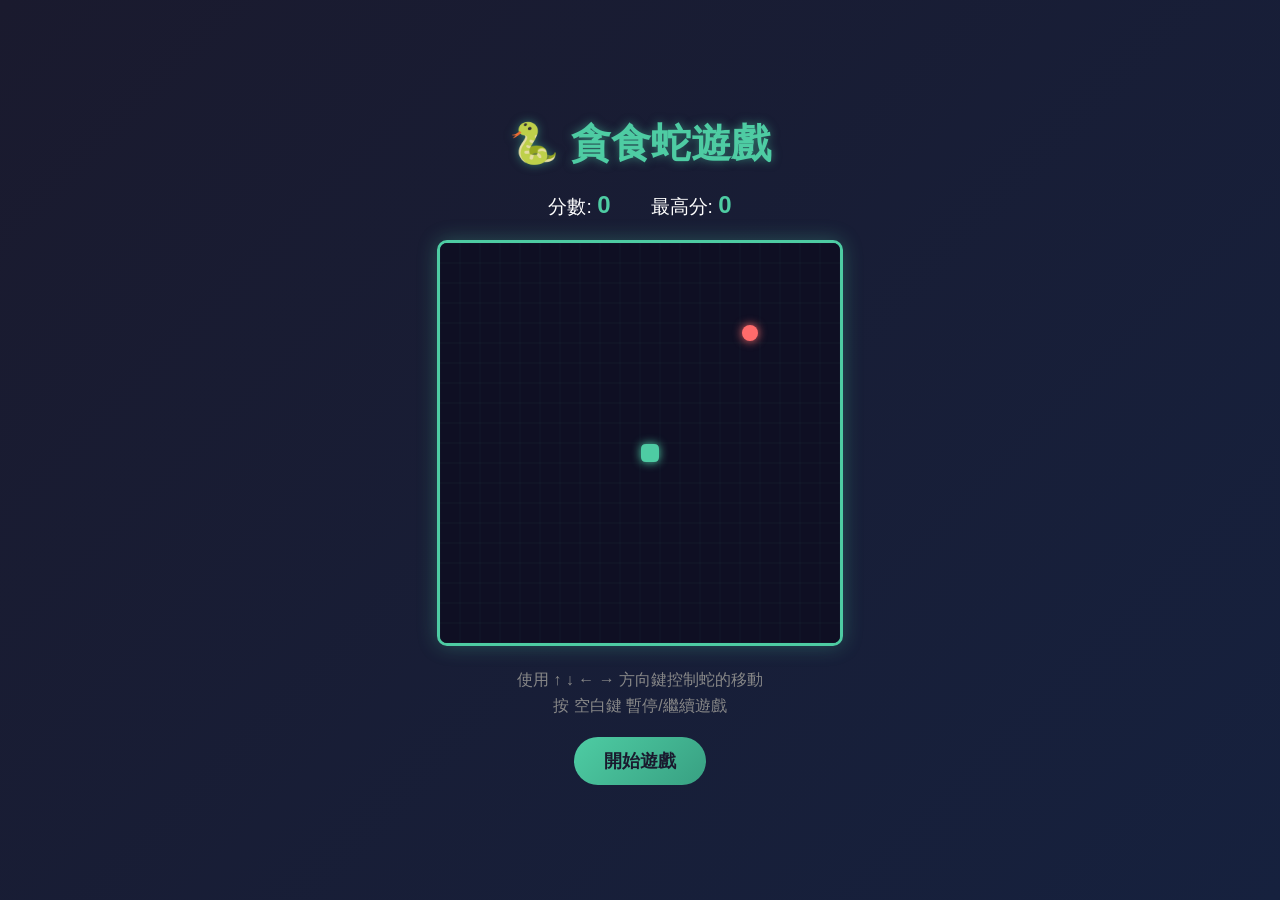
==== snake.html @ 5e93d19a "Add classic Snake game with modern UI Features: - HTML5 Canvas-based snake game - Score tracking wit" ====
<!DOCTYPE html>
<html lang="zh-TW">
<head>
    <meta charset="UTF-8">
    <meta name="viewport" content="width=device-width, initial-scale=1.0">
    <title>貪食蛇遊戲</title>
    <style>
        * {
            margin: 0;
            padding: 0;
            box-sizing: border-box;
        }

        body {
            display: flex;
            justify-content: center;
            align-items: center;
            min-height: 100vh;
            background: linear-gradient(135deg, #1a1a2e 0%, #16213e 100%);
            font-family: 'Segoe UI', Tahoma, Geneva, Verdana, sans-serif;
        }

        .game-container {
            text-align: center;
        }

        h1 {
            color: #4ecca3;
            margin-bottom: 20px;
            font-size: 2.5rem;
            text-shadow: 0 0 10px rgba(78, 204, 163, 0.5);
        }

        .score-board {
            display: flex;
            justify-content: center;
            gap: 40px;
            margin-bottom: 20px;
        }

        .score-item {
            color: #fff;
            font-size: 1.2rem;
        }

        .score-item span {
            color: #4ecca3;
            font-weight: bold;
            font-size: 1.5rem;
        }

        #gameCanvas {
            border: 3px solid #4ecca3;
            border-radius: 10px;
            box-shadow: 0 0 20px rgba(78, 204, 163, 0.3);
            background-color: #0f0f23;
        }

        .controls {
            margin-top: 20px;
            color: #888;
        }

        .controls p {
            margin: 5px 0;
        }

        .btn {
            margin-top: 15px;
            padding: 12px 30px;
            font-size: 1.1rem;
            background: linear-gradient(135deg, #4ecca3 0%, #38a082 100%);
            border: none;
            border-radius: 25px;
            color: #1a1a2e;
            cursor: pointer;
            font-weight: bold;
            transition: transform 0.2s, box-shadow 0.2s;
        }

        .btn:hover {
            transform: scale(1.05);
            box-shadow: 0 0 15px rgba(78, 204, 163, 0.5);
        }

        .game-over {
            position: absolute;
            top: 50%;
            left: 50%;
            transform: translate(-50%, -50%);
            background: rgba(0, 0, 0, 0.9);
            padding: 40px;
            border-radius: 15px;
            border: 2px solid #4ecca3;
            display: none;
        }

        .game-over h2 {
            color: #ff6b6b;
            font-size: 2rem;
            margin-bottom: 15px;
        }

        .game-over p {
            color: #fff;
            font-size: 1.2rem;
            margin-bottom: 20px;
        }

        /* Mobile controls */
        .mobile-controls {
            display: none;
            margin-top: 20px;
        }

        .mobile-controls .row {
            display: flex;
            justify-content: center;
            gap: 10px;
            margin: 5px 0;
        }

        .mobile-btn {
            width: 60px;
            height: 60px;
            font-size: 1.5rem;
            background: rgba(78, 204, 163, 0.2);
            border: 2px solid #4ecca3;
            border-radius: 10px;
            color: #4ecca3;
            cursor: pointer;
            transition: background 0.2s;
        }

        .mobile-btn:hover, .mobile-btn:active {
            background: rgba(78, 204, 163, 0.4);
        }

        @media (max-width: 600px) {
            .mobile-controls {
                display: block;
            }

            h1 {
                font-size: 1.8rem;
            }

            .controls {
                display: none;
            }
        }
    </style>
</head>
<body>
    <div class="game-container">
        <h1>🐍 貪食蛇遊戲</h1>

        <div class="score-board">
            <div class="score-item">分數: <span id="score">0</span></div>
            <div class="score-item">最高分: <span id="highScore">0</span></div>
        </div>

        <canvas id="gameCanvas" width="400" height="400"></canvas>

        <div class="controls">
            <p>使用 ↑ ↓ ← → 方向鍵控制蛇的移動</p>
            <p>按 空白鍵 暫停/繼續遊戲</p>
        </div>

        <button class="btn" id="startBtn">開始遊戲</button>

        <div class="mobile-controls">
            <div class="row">
                <button class="mobile-btn" id="upBtn">↑</button>
            </div>
            <div class="row">
                <button class="mobile-btn" id="leftBtn">←</button>
                <button class="mobile-btn" id="downBtn">↓</button>
                <button class="mobile-btn" id="rightBtn">→</button>
            </div>
        </div>

        <div class="game-over" id="gameOver">
            <h2>遊戲結束!</h2>
            <p>你的分數: <span id="finalScore">0</span></p>
            <button class="btn" id="restartBtn">再玩一次</button>
        </div>
    </div>

    <script>
        const canvas = document.getElementById('gameCanvas');
        const ctx = canvas.getContext('2d');

        // Game configuration
        const gridSize = 20;
        const tileCount = canvas.width / gridSize;

        // Game state
        let snake = [];
        let food = {};
        let direction = { x: 0, y: 0 };
        let nextDirection = { x: 0, y: 0 };
        let score = 0;
        let highScore = localStorage.getItem('snakeHighScore') || 0;
        let gameLoop = null;
        let gameSpeed = 100;
        let isPaused = false;
        let isGameOver = false;

        // DOM elements
        const scoreEl = document.getElementById('score');
        const highScoreEl = document.getElementById('highScore');
        const startBtn = document.getElementById('startBtn');
        const restartBtn = document.getElementById('restartBtn');
        const gameOverEl = document.getElementById('gameOver');
        const finalScoreEl = document.getElementById('finalScore');

        // Initialize high score display
        highScoreEl.textContent = highScore;

        // Initialize game
        function initGame() {
            snake = [
                { x: Math.floor(tileCount / 2), y: Math.floor(tileCount / 2) }
            ];
            direction = { x: 0, y: 0 };
            nextDirection = { x: 0, y: 0 };
            score = 0;
            gameSpeed = 100;
            isPaused = false;
            isGameOver = false;
            scoreEl.textContent = score;
            gameOverEl.style.display = 'none';
            spawnFood();
        }

        // Spawn food at random position
        function spawnFood() {
            do {
                food = {
                    x: Math.floor(Math.random() * tileCount),
                    y: Math.floor(Math.random() * tileCount)
                };
            } while (snake.some(segment => segment.x === food.x && segment.y === food.y));
        }

        // Draw game
        function draw() {
            // Clear canvas
            ctx.fillStyle = '#0f0f23';
            ctx.fillRect(0, 0, canvas.width, canvas.height);

            // Draw grid lines (subtle)
            ctx.strokeStyle = 'rgba(78, 204, 163, 0.1)';
            ctx.lineWidth = 0.5;
            for (let i = 0; i <= tileCount; i++) {
                ctx.beginPath();
                ctx.moveTo(i * gridSize, 0);
                ctx.lineTo(i * gridSize, canvas.height);
                ctx.stroke();
                ctx.beginPath();
                ctx.moveTo(0, i * gridSize);
                ctx.lineTo(canvas.width, i * gridSize);
                ctx.stroke();
            }

            // Draw food
            ctx.fillStyle = '#ff6b6b';
            ctx.shadowColor = '#ff6b6b';
            ctx.shadowBlur = 10;
            ctx.beginPath();
            ctx.arc(
                food.x * gridSize + gridSize / 2,
                food.y * gridSize + gridSize / 2,
                gridSize / 2 - 2,
                0,
                Math.PI * 2
            );
            ctx.fill();
            ctx.shadowBlur = 0;

            // Draw snake
            snake.forEach((segment, index) => {
                const isHead = index === 0;

                // Gradient color from head to tail
                const greenValue = Math.max(100, 204 - index * 10);
                ctx.fillStyle = isHead ? '#4ecca3' : `rgb(78, ${greenValue}, 130)`;

                if (isHead) {
                    ctx.shadowColor = '#4ecca3';
                    ctx.shadowBlur = 10;
                }

                // Draw rounded rectangle for snake segment
                const padding = isHead ? 1 : 2;
                const radius = isHead ? 5 : 3;
                roundRect(
                    ctx,
                    segment.x * gridSize + padding,
                    segment.y * gridSize + padding,
                    gridSize - padding * 2,
                    gridSize - padding * 2,
                    radius
                );

                ctx.shadowBlur = 0;

                // Draw eyes on head
                if (isHead && (direction.x !== 0 || direction.y !== 0)) {
                    ctx.fillStyle = '#1a1a2e';
                    const eyeSize = 3;
                    const eyeOffset = 5;

                    if (direction.x === 1) { // Right
                        ctx.beginPath();
                        ctx.arc(segment.x * gridSize + gridSize - eyeOffset, segment.y * gridSize + eyeOffset, eyeSize, 0, Math.PI * 2);
                        ctx.arc(segment.x * gridSize + gridSize - eyeOffset, segment.y * gridSize + gridSize - eyeOffset, eyeSize, 0, Math.PI * 2);
                        ctx.fill();
                    } else if (direction.x === -1) { // Left
                        ctx.beginPath();
                        ctx.arc(segment.x * gridSize + eyeOffset, segment.y * gridSize + eyeOffset, eyeSize, 0, Math.PI * 2);
                        ctx.arc(segment.x * gridSize + eyeOffset, segment.y * gridSize + gridSize - eyeOffset, eyeSize, 0, Math.PI * 2);
                        ctx.fill();
                    } else if (direction.y === -1) { // Up
                        ctx.beginPath();
                        ctx.arc(segment.x * gridSize + eyeOffset, segment.y * gridSize + eyeOffset, eyeSize, 0, Math.PI * 2);
                        ctx.arc(segment.x * gridSize + gridSize - eyeOffset, segment.y * gridSize + eyeOffset, eyeSize, 0, Math.PI * 2);
                        ctx.fill();
                    } else if (direction.y === 1) { // Down
                        ctx.beginPath();
                        ctx.arc(segment.x * gridSize + eyeOffset, segment.y * gridSize + gridSize - eyeOffset, eyeSize, 0, Math.PI * 2);
                        ctx.arc(segment.x * gridSize + gridSize - eyeOffset, segment.y * gridSize + gridSize - eyeOffset, eyeSize, 0, Math.PI * 2);
                        ctx.fill();
                    }
                }
            });

            // Draw pause overlay
            if (isPaused) {
                ctx.fillStyle = 'rgba(0, 0, 0, 0.5)';
                ctx.fillRect(0, 0, canvas.width, canvas.height);
                ctx.fillStyle = '#4ecca3';
                ctx.font = 'bold 30px Arial';
                ctx.textAlign = 'center';
                ctx.fillText('暫停中', canvas.width / 2, canvas.height / 2);
            }
        }

        // Helper function to draw rounded rectangle
        function roundRect(ctx, x, y, width, height, radius) {
            ctx.beginPath();
            ctx.moveTo(x + radius, y);
            ctx.lineTo(x + width - radius, y);
            ctx.quadraticCurveTo(x + width, y, x + width, y + radius);
            ctx.lineTo(x + width, y + height - radius);
            ctx.quadraticCurveTo(x + width, y + height, x + width - radius, y + height);
            ctx.lineTo(x + radius, y + height);
            ctx.quadraticCurveTo(x, y + height, x, y + height - radius);
            ctx.lineTo(x, y + radius);
            ctx.quadraticCurveTo(x, y, x + radius, y);
            ctx.closePath();
            ctx.fill();
        }

        // Update game state
        function update() {
            if (isPaused || isGameOver) return;

            // Update direction
            direction = { ...nextDirection };

            // Don't move if no direction set
            if (direction.x === 0 && direction.y === 0) {
                draw();
                return;
            }

            // Calculate new head position
            const head = {
                x: snake[0].x + direction.x,
                y: snake[0].y + direction.y
            };

            // Check wall collision
            if (head.x < 0 || head.x >= tileCount || head.y < 0 || head.y >= tileCount) {
                endGame();
                return;
            }

            // Check self collision
            if (snake.some(segment => segment.x === head.x && segment.y === head.y)) {
                endGame();
                return;
            }

            // Add new head
            snake.unshift(head);

            // Check food collision
            if (head.x === food.x && head.y === food.y) {
                score += 10;
                scoreEl.textContent = score;

                // Increase speed every 50 points
                if (score % 50 === 0 && gameSpeed > 50) {
                    gameSpeed -= 5;
                    clearInterval(gameLoop);
                    gameLoop = setInterval(update, gameSpeed);
                }

                spawnFood();
            } else {
                snake.pop();
            }

            draw();
        }

        // End game
        function endGame() {
            isGameOver = true;
            clearInterval(gameLoop);

            if (score > highScore) {
                highScore = score;
                localStorage.setItem('snakeHighScore', highScore);
                highScoreEl.textContent = highScore;
            }

            finalScoreEl.textContent = score;
            gameOverEl.style.display = 'block';
            startBtn.textContent = '開始遊戲';
        }

        // Start game
        function startGame() {
            initGame();
            if (gameLoop) clearInterval(gameLoop);
            gameLoop = setInterval(update, gameSpeed);
            startBtn.textContent = '重新開始';
            draw();
        }

        // Handle keyboard input
        document.addEventListener('keydown', (e) => {
            if (isGameOver) return;

            switch (e.key) {
                case 'ArrowUp':
                case 'w':
                case 'W':
                    if (direction.y !== 1) {
                        nextDirection = { x: 0, y: -1 };
                    }
                    e.preventDefault();
                    break;
                case 'ArrowDown':
                case 's':
                case 'S':
                    if (direction.y !== -1) {
                        nextDirection = { x: 0, y: 1 };
                    }
                    e.preventDefault();
                    break;
                case 'ArrowLeft':
                case 'a':
                case 'A':
                    if (direction.x !== 1) {
                        nextDirection = { x: -1, y: 0 };
                    }
                    e.preventDefault();
                    break;
                case 'ArrowRight':
                case 'd':
                case 'D':
                    if (direction.x !== -1) {
                        nextDirection = { x: 1, y: 0 };
                    }
                    e.preventDefault();
                    break;
                case ' ':
                    if (!isGameOver && (direction.x !== 0 || direction.y !== 0)) {
                        isPaused = !isPaused;
                        draw();
                    }
                    e.preventDefault();
                    break;
            }
        });

        // Mobile controls
        document.getElementById('upBtn').addEventListener('click', () => {
            if (direction.y !== 1) nextDirection = { x: 0, y: -1 };
        });
        document.getElementById('downBtn').addEventListener('click', () => {
            if (direction.y !== -1) nextDirection = { x: 0, y: 1 };
        });
        document.getElementById('leftBtn').addEventListener('click', () => {
            if (direction.x !== 1) nextDirection = { x: -1, y: 0 };
        });
        document.getElementById('rightBtn').addEventListener('click', () => {
            if (direction.x !== -1) nextDirection = { x: 1, y: 0 };
        });

        // Button event listeners
        startBtn.addEventListener('click', startGame);
        restartBtn.addEventListener('click', startGame);

        // Initial draw
        initGame();
        draw();
    </script>
</body>
</html>
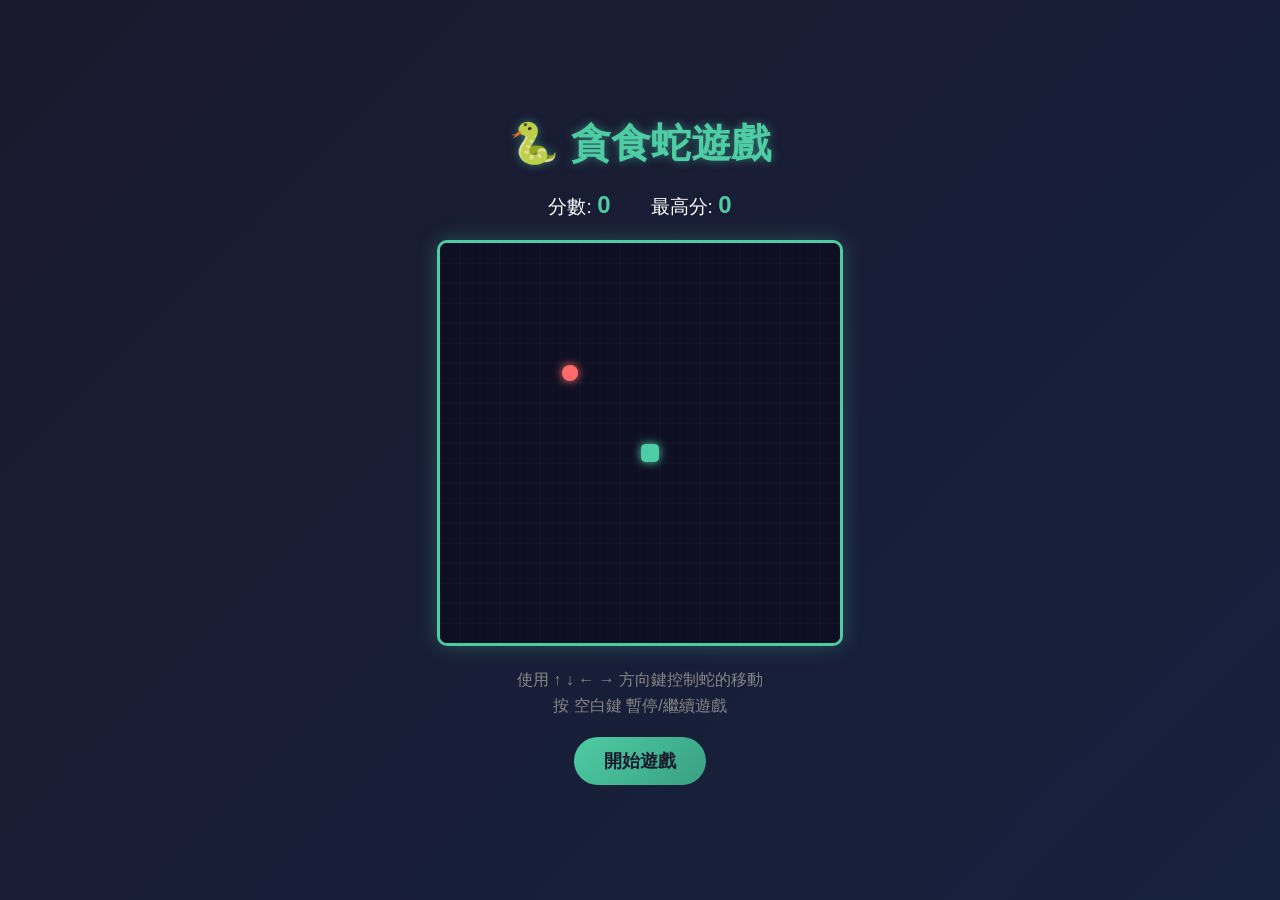
==== commit 30774d27: "Fix: Auto-start game when pressing arrow keys" ====
--- a/snake.html
+++ b/snake.html
@@ -444,6 +444,13 @@
 
         // Handle keyboard input
         document.addEventListener('keydown', (e) => {
+            // Auto-start game when pressing arrow keys
+            if (!gameLoop && !isGameOver) {
+                if (['ArrowUp', 'ArrowDown', 'ArrowLeft', 'ArrowRight', 'w', 'W', 'a', 'A', 's', 'S', 'd', 'D'].includes(e.key)) {
+                    startGame();
+                }
+            }
+
             if (isGameOver) return;
 
             switch (e.key) {
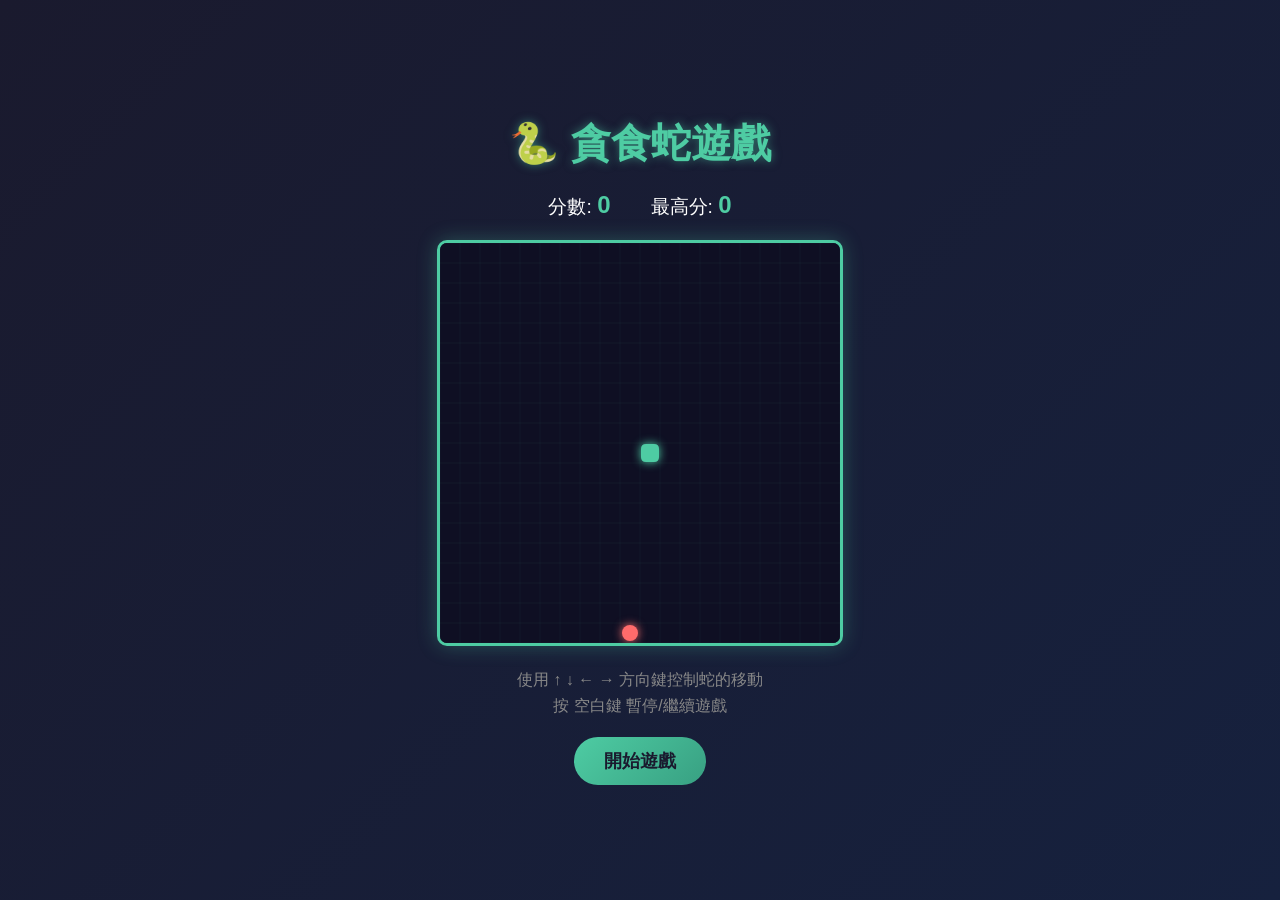
==== commit d70282ed: "Fix: Set initial direction immediately when starting with arrow keys" ====
--- a/snake.html
+++ b/snake.html
@@ -442,13 +442,31 @@
             draw();
         }
 
+        // Start game with initial direction
+        function startGameWithDirection(dir) {
+            initGame();
+            nextDirection = { ...dir };
+            direction = { ...dir };
+            if (gameLoop) clearInterval(gameLoop);
+            gameLoop = setInterval(update, gameSpeed);
+            startBtn.textContent = '重新開始';
+            draw();
+        }
+
         // Handle keyboard input
         document.addEventListener('keydown', (e) => {
+            const isArrowKey = ['ArrowUp', 'ArrowDown', 'ArrowLeft', 'ArrowRight', 'w', 'W', 'a', 'A', 's', 'S', 'd', 'D'].includes(e.key);
+
             // Auto-start game when pressing arrow keys
-            if (!gameLoop && !isGameOver) {
-                if (['ArrowUp', 'ArrowDown', 'ArrowLeft', 'ArrowRight', 'w', 'W', 'a', 'A', 's', 'S', 'd', 'D'].includes(e.key)) {
-                    startGame();
-                }
+            if (!gameLoop && isArrowKey) {
+                let dir = { x: 0, y: 0 };
+                if (e.key === 'ArrowUp' || e.key === 'w' || e.key === 'W') dir = { x: 0, y: -1 };
+                else if (e.key === 'ArrowDown' || e.key === 's' || e.key === 'S') dir = { x: 0, y: 1 };
+                else if (e.key === 'ArrowLeft' || e.key === 'a' || e.key === 'A') dir = { x: -1, y: 0 };
+                else if (e.key === 'ArrowRight' || e.key === 'd' || e.key === 'D') dir = { x: 1, y: 0 };
+                startGameWithDirection(dir);
+                e.preventDefault();
+                return;
             }
 
             if (isGameOver) return;
